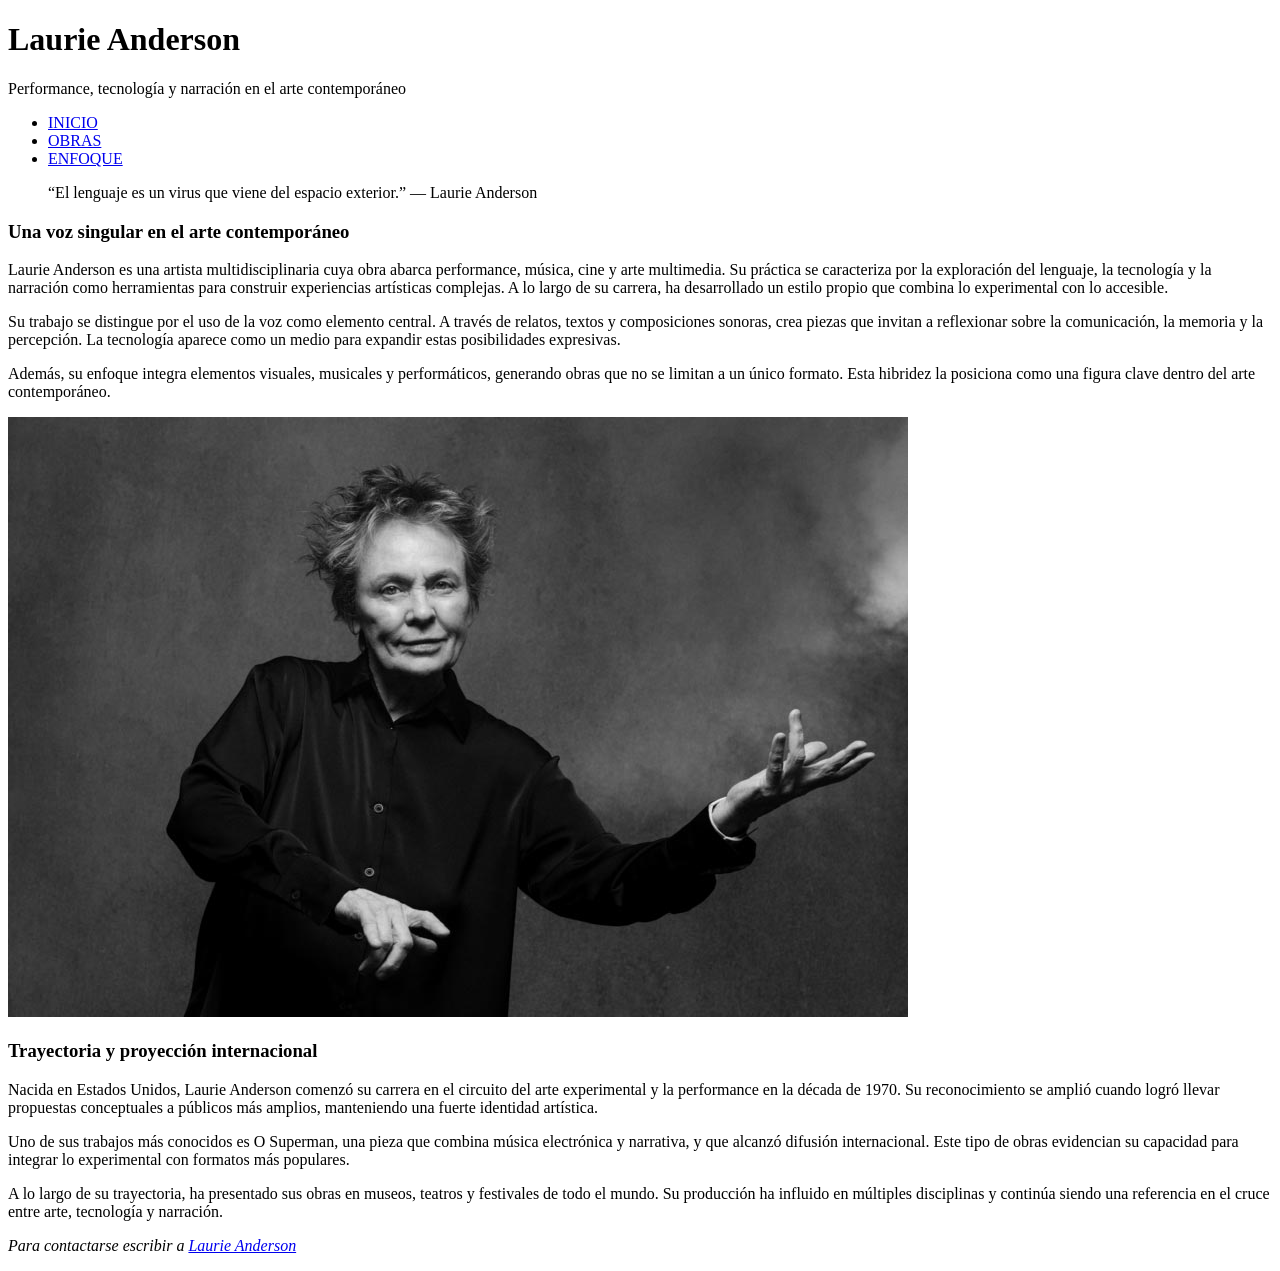
==== index.html @ 58ab9e8a "Estructura del código + contenido de las páginas html" ====
<!doctype html>
<html lang="es">
    <head>
        <meta charset="UTF-8">
        <link href="css/estilos.css" rel="stylesheet">
        <link rel="preconnect" href="https://fonts.googleapis.com">
        <link rel="preconnect" href="https://fonts.gstatic.com" crossorigin>
        <link href="https://fonts.googleapis.com/css2?family=Abel&family=Hurricane&family=Space+Grotesk:wght@300..700&display=swap" rel="stylesheet">
        <title>Laurie Anderson</title> 
    </head>
    <body>
        <header>
            <h1>Laurie Anderson</h1>
            <p>Performance, tecnología y narración en el arte contemporáneo</p>
        </header>
        <nav>
            <ul>
                <li><a href="index.html">INICIO</a></li>
                <li><a href="obras.html">OBRAS</a></li>  
                <li><a href="enfoque.html">ENFOQUE</a></li> 
            </ul>
        </nav>
        <main>
            <section>
                <blockquote>“El lenguaje es un virus que viene del espacio exterior.” — Laurie Anderson</blockquote>
                <article>
                    <h3>Una voz singular en el arte contemporáneo</h3>
                    <p>
                        Laurie Anderson es una artista multidisciplinaria cuya obra abarca performance, música, cine y arte multimedia. Su práctica se caracteriza por la exploración del lenguaje, la tecnología y la narración como herramientas para construir experiencias artísticas complejas. A lo largo de su carrera, ha desarrollado un estilo propio que combina lo experimental con lo accesible.
                    </p>
                    <p>
                        Su trabajo se distingue por el uso de la voz como elemento central. A través de relatos, textos y composiciones sonoras, crea piezas que invitan a reflexionar sobre la comunicación, la memoria y la percepción. La tecnología aparece como un medio para expandir estas posibilidades expresivas.
                    </p>
                    <p>
                        Además, su enfoque integra elementos visuales, musicales y performáticos, generando obras que no se limitan a un único formato. Esta hibridez la posiciona como una figura clave dentro del arte contemporáneo.
                    </p>
                </article>
                <img src="./img/anderson-1.jpg" alt="Laurie Anderson">
                <article>
                    <h3>Trayectoria y proyección internacional</h3>
                    <p>
                        Nacida en Estados Unidos, Laurie Anderson comenzó su carrera en el circuito del arte experimental y la performance en la década de 1970. Su reconocimiento se amplió cuando logró llevar propuestas conceptuales a públicos más amplios, manteniendo una fuerte identidad artística.
                    </p>
                    <p>
                        Uno de sus trabajos más conocidos es O Superman, una pieza que combina música electrónica y narrativa, y que alcanzó difusión internacional. Este tipo de obras evidencian su capacidad para integrar lo experimental con formatos más populares.
                    </p>
                    <p>
                        A lo largo de su trayectoria, ha presentado sus obras en museos, teatros y festivales de todo el mundo. Su producción ha influido en múltiples disciplinas y continúa siendo una referencia en el cruce entre arte, tecnología y narración.
                    </p>
                </article>
            </section>
            <footer>
                <address>
                    <p>Para contactarse escribir a <a href="mailto:laurie@artedigital.com">Laurie Anderson</a></p>
                </address>
            </footer>
        </main>
    </body>
</html>
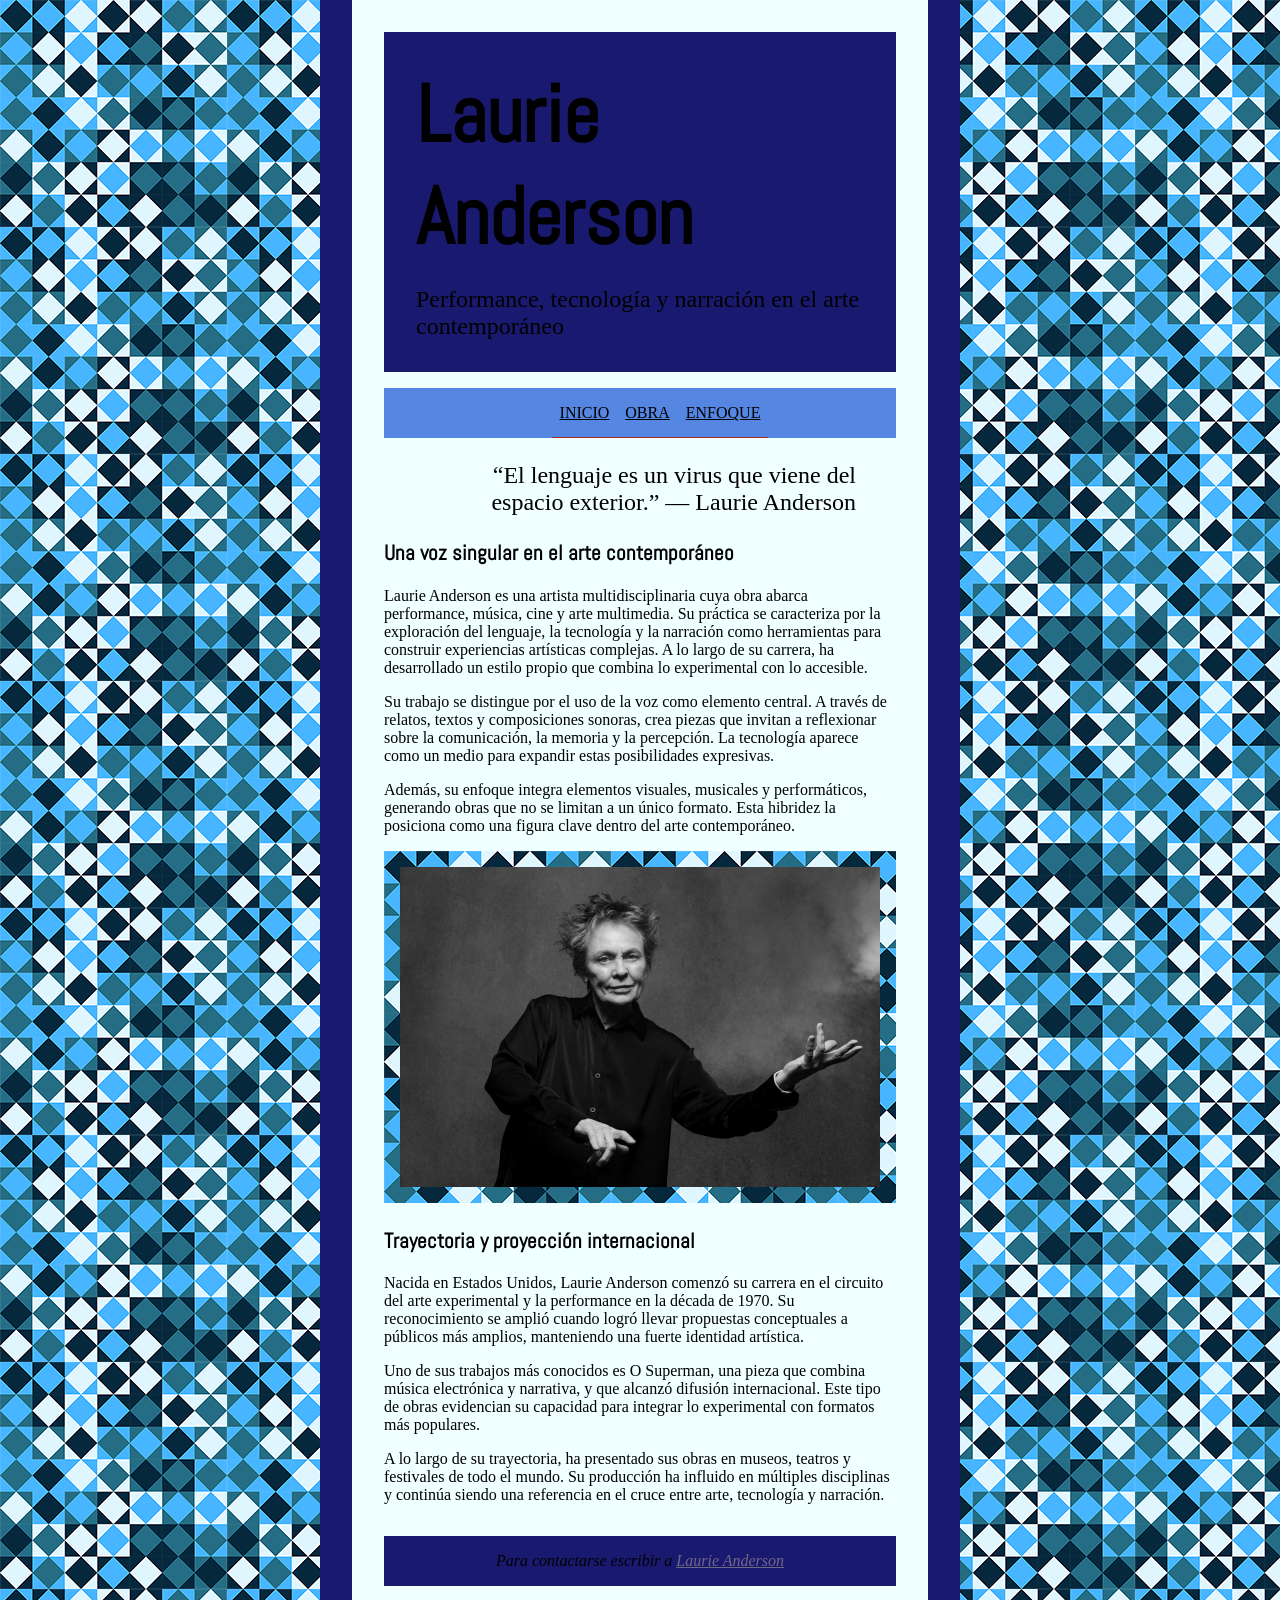
==== commit 97a487db: "Estilos + Ajustes de las páginas Desarrollé la hoja de estilos estilos.css y fui adaptando los html " ====
--- a/index.html
+++ b/index.html
@@ -9,51 +9,53 @@
         <title>Laurie Anderson</title> 
     </head>
     <body>
-        <header>
-            <h1>Laurie Anderson</h1>
-            <p>Performance, tecnología y narración en el arte contemporáneo</p>
-        </header>
-        <nav>
-            <ul>
-                <li><a href="index.html">INICIO</a></li>
-                <li><a href="obras.html">OBRAS</a></li>  
-                <li><a href="enfoque.html">ENFOQUE</a></li> 
-            </ul>
-        </nav>
-        <main>
-            <section>
-                <blockquote>“El lenguaje es un virus que viene del espacio exterior.” — Laurie Anderson</blockquote>
-                <article>
-                    <h3>Una voz singular en el arte contemporáneo</h3>
-                    <p>
-                        Laurie Anderson es una artista multidisciplinaria cuya obra abarca performance, música, cine y arte multimedia. Su práctica se caracteriza por la exploración del lenguaje, la tecnología y la narración como herramientas para construir experiencias artísticas complejas. A lo largo de su carrera, ha desarrollado un estilo propio que combina lo experimental con lo accesible.
-                    </p>
-                    <p>
-                        Su trabajo se distingue por el uso de la voz como elemento central. A través de relatos, textos y composiciones sonoras, crea piezas que invitan a reflexionar sobre la comunicación, la memoria y la percepción. La tecnología aparece como un medio para expandir estas posibilidades expresivas.
-                    </p>
-                    <p>
-                        Además, su enfoque integra elementos visuales, musicales y performáticos, generando obras que no se limitan a un único formato. Esta hibridez la posiciona como una figura clave dentro del arte contemporáneo.
-                    </p>
-                </article>
-                <img src="./img/anderson-1.jpg" alt="Laurie Anderson">
-                <article>
-                    <h3>Trayectoria y proyección internacional</h3>
-                    <p>
-                        Nacida en Estados Unidos, Laurie Anderson comenzó su carrera en el circuito del arte experimental y la performance en la década de 1970. Su reconocimiento se amplió cuando logró llevar propuestas conceptuales a públicos más amplios, manteniendo una fuerte identidad artística.
-                    </p>
-                    <p>
-                        Uno de sus trabajos más conocidos es O Superman, una pieza que combina música electrónica y narrativa, y que alcanzó difusión internacional. Este tipo de obras evidencian su capacidad para integrar lo experimental con formatos más populares.
-                    </p>
-                    <p>
-                        A lo largo de su trayectoria, ha presentado sus obras en museos, teatros y festivales de todo el mundo. Su producción ha influido en múltiples disciplinas y continúa siendo una referencia en el cruce entre arte, tecnología y narración.
-                    </p>
-                </article>
-            </section>
-            <footer>
-                <address>
-                    <p>Para contactarse escribir a <a href="mailto:laurie@artedigital.com">Laurie Anderson</a></p>
-                </address>
-            </footer>
-        </main>
+            <div id="caja">
+                <header>
+                    <h1>Laurie Anderson</h1><br>
+                    <p>Performance, tecnología y narración en el arte contemporáneo</p>
+                </header>
+                <nav>
+                    <ul>
+                        <li><a href="index.html">INICIO</a></li>
+                        <li><a href="obra.html">OBRA</a></li>  
+                        <li><a href="enfoque.html">ENFOQUE</a></li> 
+                    </ul>
+                </nav>
+                <main>
+                    <section>
+                        <blockquote cite="https://genius.com/Laurie-anderson-language-is-a-virus-from-outer-space-lyrics">“El lenguaje es un virus que viene del espacio exterior.” — Laurie Anderson</blockquote>
+                        <article>
+                            <h3>Una voz singular en el arte contemporáneo</h3>
+                            <p>
+                                Laurie Anderson es una artista multidisciplinaria cuya obra abarca performance, música, cine y arte multimedia. Su práctica se caracteriza por la exploración del lenguaje, la tecnología y la narración como herramientas para construir experiencias artísticas complejas. A lo largo de su carrera, ha desarrollado un estilo propio que combina lo experimental con lo accesible.
+                            </p>
+                            <p>
+                                Su trabajo se distingue por el uso de la voz como elemento central. A través de relatos, textos y composiciones sonoras, crea piezas que invitan a reflexionar sobre la comunicación, la memoria y la percepción. La tecnología aparece como un medio para expandir estas posibilidades expresivas.
+                            </p>
+                            <p>
+                                Además, su enfoque integra elementos visuales, musicales y performáticos, generando obras que no se limitan a un único formato. Esta hibridez la posiciona como una figura clave dentro del arte contemporáneo.
+                            </p>
+                        </article>
+                        <img src="./img/anderson-1.jpg" alt="Laurie Anderson">
+                        <article>
+                            <h3>Trayectoria y proyección internacional</h3>
+                            <p>
+                                Nacida en Estados Unidos, Laurie Anderson comenzó su carrera en el circuito del arte experimental y la performance en la década de 1970. Su reconocimiento se amplió cuando logró llevar propuestas conceptuales a públicos más amplios, manteniendo una fuerte identidad artística.
+                            </p>
+                            <p>
+                                Uno de sus trabajos más conocidos es O Superman, una pieza que combina música electrónica y narrativa, y que alcanzó difusión internacional. Este tipo de obras evidencian su capacidad para integrar lo experimental con formatos más populares.
+                            </p>
+                            <p>
+                                A lo largo de su trayectoria, ha presentado sus obras en museos, teatros y festivales de todo el mundo. Su producción ha influido en múltiples disciplinas y continúa siendo una referencia en el cruce entre arte, tecnología y narración.
+                            </p>
+                        </article>
+                    </section>
+                    <footer>
+                        <address>
+                            <p>Para contactarse escribir a <a href="mailto:laurie@artedigital.com">Laurie Anderson</a></p>
+                        </address>
+                    </footer>
+                </main>
+            </div>
     </body>
 </html>
--- a/css/estilos.css
+++ b/css/estilos.css
@@ -0,0 +1,175 @@
+* { box-sizing: border-box; }
+
+body {
+    width: 100%;
+    max-width: 960 px;
+    padding: 0;
+    border: 0;
+    margin: 0;
+    background-image: url("../img/fondo.png");
+    background-repeat: repeat;
+    display: flex;
+    justify-content: center;
+
+}
+
+#caja {
+    width: 50%;
+    padding: 2rem;
+    border-right: 2rem solid;
+    border-left: 2rem solid;
+    background-color: azure;
+    border-color: midnightblue;
+}
+
+header {
+    width: 100%;
+    padding: 2rem;
+    background-color:midnightblue;
+    display: flex;
+    flex-direction: column;
+    align-items: center;
+}
+
+h1 {
+    padding: 0;
+    border: 0;
+    margin: 0;
+    font-size: 5rem;
+}
+
+h2 {
+    font-size: 2rem;
+}
+
+header p {
+    padding: 0;
+    border: 0;
+    margin: 0;
+    font-size: 1.5rem;
+}
+
+nav ul {
+    list-style-type: none;
+    display: flex;
+    justify-content: center;
+    background-color:rgb(85, 135, 226);
+}
+
+nav li {
+    padding-top: 1rem;
+    padding-bottom: 1rem;
+    border-color:aqua;
+    background-color: brown;
+}
+
+nav a {
+    padding-top: 1rem;
+    padding-bottom: 1rem;
+    padding-left: 0.5rem;
+    padding-right: 0.5rem;
+    
+    margin: 0;
+}
+
+nav a:link {
+    color:black;
+    background-color: rgb(85, 135, 226);
+}
+
+nav a:visited {
+    color:black;
+    background-color: rgb(71, 118, 204);
+}
+
+nav a:hover {
+    color:white;
+    background-color: rgb(71, 118, 204);
+}
+
+nav a:active {
+    color:rgb(68, 68, 68);
+    background-color: rgb(39, 76, 145);
+}
+
+footer a:link {
+    color:rgb(111, 104, 131);
+}
+
+footer a:visited {
+    color:black;
+}
+
+footer a:hover {
+    color:white;
+}
+
+footer a:active {
+    color:rgb(68, 68, 68);
+}
+
+blockquote {
+    text-align: right;
+    font-size: 1.5rem;
+}
+
+h3 {
+    font-size: 1.3rem;
+}
+
+h1, h2, h3 {
+    font-family: Abel;
+}
+
+h2 {
+    text-align: center;
+}
+
+iframe {
+    padding: 1rem;
+    background-image: url("../img/fondo.png");
+}
+
+img {
+    max-width: 100%;
+    padding: 1rem;
+    background-image: url("../img/fondo.png");
+}
+
+#video {
+    display: flex;
+    justify-content: center;
+}
+
+.artcimg {
+    margin-bottom: 2rem;
+    display: flex;
+    justify-content:baseline;
+    
+}
+
+#img1 {
+    margin-left: 2rem;
+}
+
+#img2 {
+    margin-right: 2rem;
+}
+
+.imagen {
+    max-width: 100%;
+}
+
+.pie {
+    margin-top:0;
+    text-align: center;
+    color: cadetblue;
+    background-color: rgb(39, 48, 180);
+}
+
+footer {
+    margin-top: 2rem;
+    display: flex;
+    justify-content: center;
+    background-color: midnightblue;
+}
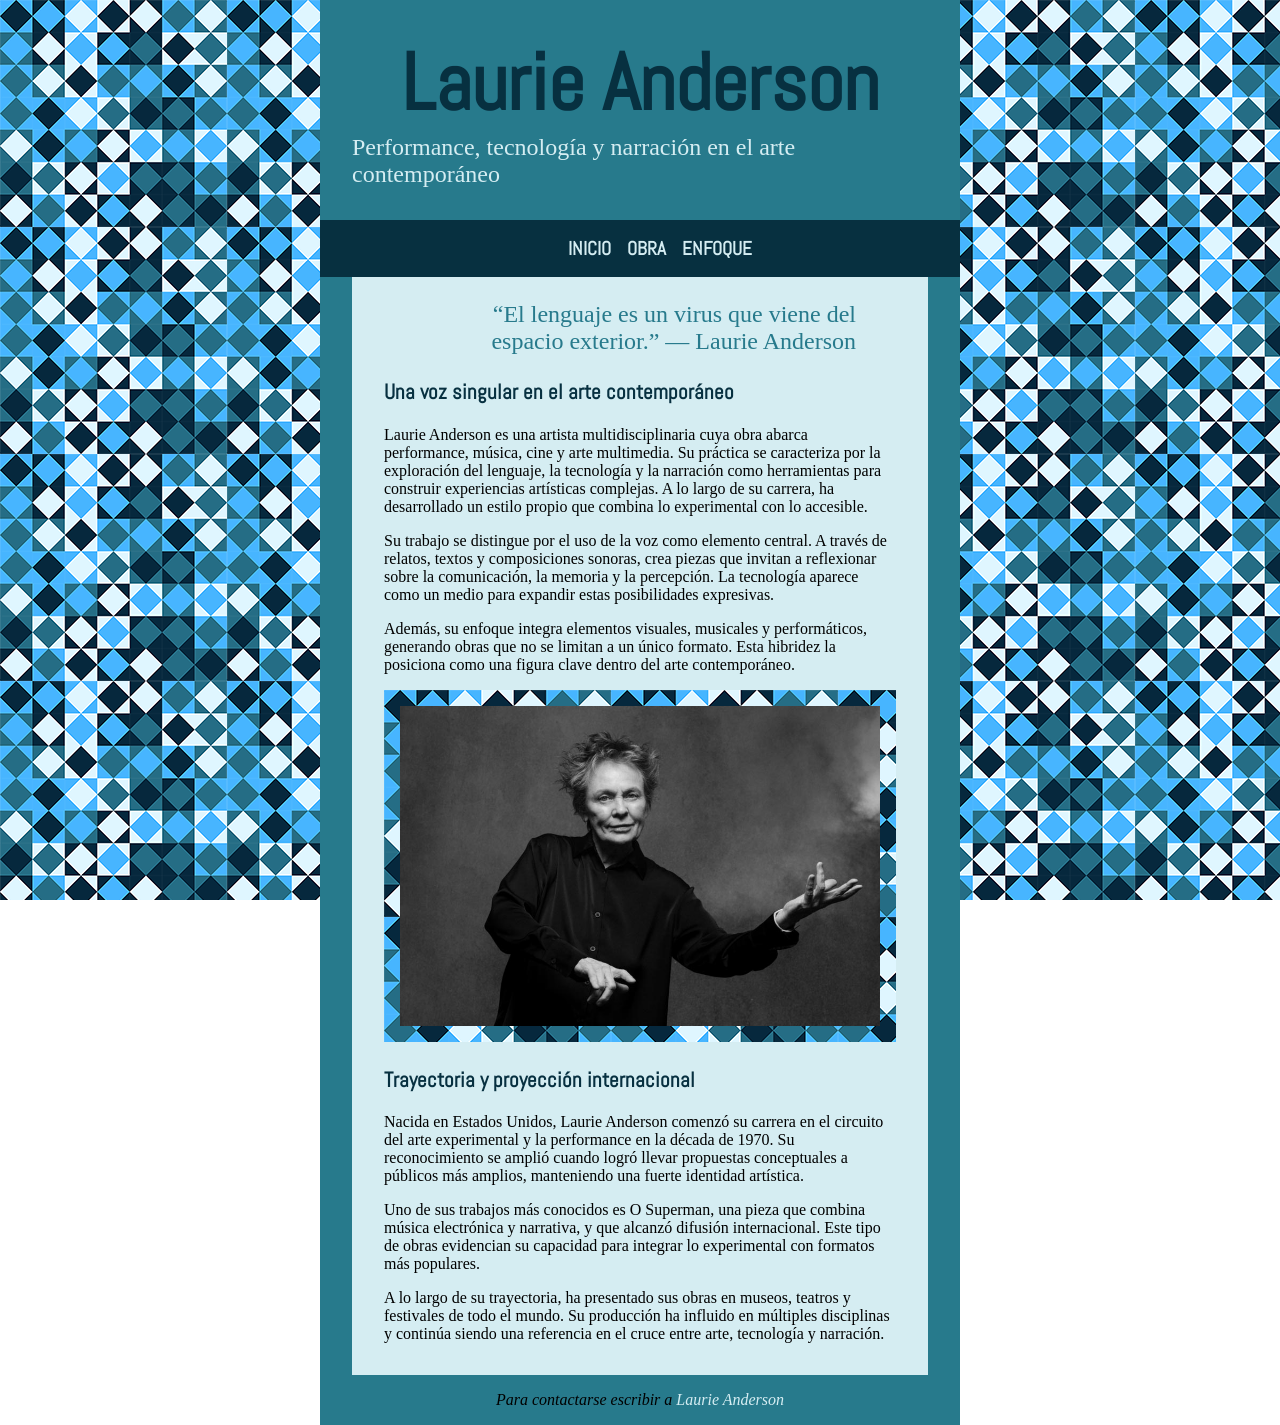
==== commit 66c0b44a: "Ajustes finales + comentarios" ====
--- a/index.html
+++ b/index.html
@@ -3,59 +3,65 @@
     <head>
         <meta charset="UTF-8">
         <link href="css/estilos.css" rel="stylesheet">
+
+        <!-- Importo la tipografía de Google Fonts con el Embed code -->
         <link rel="preconnect" href="https://fonts.googleapis.com">
         <link rel="preconnect" href="https://fonts.gstatic.com" crossorigin>
-        <link href="https://fonts.googleapis.com/css2?family=Abel&family=Hurricane&family=Space+Grotesk:wght@300..700&display=swap" rel="stylesheet">
+        <link href="https://fonts.googleapis.com/css2?family=Abel&display=swap" rel="stylesheet">
+
         <title>Laurie Anderson</title> 
     </head>
     <body>
-            <div id="caja">
-                <header>
-                    <h1>Laurie Anderson</h1><br>
-                    <p>Performance, tecnología y narración en el arte contemporáneo</p>
-                </header>
-                <nav>
-                    <ul>
-                        <li><a href="index.html">INICIO</a></li>
-                        <li><a href="obra.html">OBRA</a></li>  
-                        <li><a href="enfoque.html">ENFOQUE</a></li> 
-                    </ul>
-                </nav>
-                <main>
-                    <section>
-                        <blockquote cite="https://genius.com/Laurie-anderson-language-is-a-virus-from-outer-space-lyrics">“El lenguaje es un virus que viene del espacio exterior.” — Laurie Anderson</blockquote>
-                        <article>
-                            <h3>Una voz singular en el arte contemporáneo</h3>
-                            <p>
-                                Laurie Anderson es una artista multidisciplinaria cuya obra abarca performance, música, cine y arte multimedia. Su práctica se caracteriza por la exploración del lenguaje, la tecnología y la narración como herramientas para construir experiencias artísticas complejas. A lo largo de su carrera, ha desarrollado un estilo propio que combina lo experimental con lo accesible.
-                            </p>
-                            <p>
-                                Su trabajo se distingue por el uso de la voz como elemento central. A través de relatos, textos y composiciones sonoras, crea piezas que invitan a reflexionar sobre la comunicación, la memoria y la percepción. La tecnología aparece como un medio para expandir estas posibilidades expresivas.
-                            </p>
-                            <p>
-                                Además, su enfoque integra elementos visuales, musicales y performáticos, generando obras que no se limitan a un único formato. Esta hibridez la posiciona como una figura clave dentro del arte contemporáneo.
-                            </p>
-                        </article>
+        <!-- Creo un div "caja" para que contenga el contenido de la página, con un fondo liso, delante del fondo principal -->
+        <div id="caja">
+            <header>
+                <h1>Laurie Anderson</h1>
+                <p>Performance, tecnología y narración en el arte contemporáneo</p>
+            </header>
+            <nav>
+                <ul>
+                    <li><a href="index.html">INICIO</a></li>
+                    <li><a href="obra.html">OBRA</a></li>  
+                    <li><a href="enfoque.html">ENFOQUE</a></li> 
+                </ul>
+            </nav>
+            <main>
+                <!-- Creo una sección que contenga todos los artículos que presentan a Laurie -->
+                <section>
+                    <!-- Dejo un link a la canción a la que refiere esta cita de Laurie -->
+                    <blockquote cite="https://genius.com/Laurie-anderson-language-is-a-virus-from-outer-space-lyrics">“El lenguaje es un virus que viene del espacio exterior.” — Laurie Anderson</blockquote>
+                    <article>
+                        <h3>Una voz singular en el arte contemporáneo</h3>
+                        <p>
+                            Laurie Anderson es una artista multidisciplinaria cuya obra abarca performance, música, cine y arte multimedia. Su práctica se caracteriza por la exploración del lenguaje, la tecnología y la narración como herramientas para construir experiencias artísticas complejas. A lo largo de su carrera, ha desarrollado un estilo propio que combina lo experimental con lo accesible.
+                        </p>
+                        <p>
+                            Su trabajo se distingue por el uso de la voz como elemento central. A través de relatos, textos y composiciones sonoras, crea piezas que invitan a reflexionar sobre la comunicación, la memoria y la percepción. La tecnología aparece como un medio para expandir estas posibilidades expresivas.
+                        </p>
+                        <p>
+                            Además, su enfoque integra elementos visuales, musicales y performáticos, generando obras que no se limitan a un único formato. Esta hibridez la posiciona como una figura clave dentro del arte contemporáneo.
+                        </p>
+                    </article>
+                    <article>
                         <img src="./img/anderson-1.jpg" alt="Laurie Anderson">
-                        <article>
-                            <h3>Trayectoria y proyección internacional</h3>
-                            <p>
-                                Nacida en Estados Unidos, Laurie Anderson comenzó su carrera en el circuito del arte experimental y la performance en la década de 1970. Su reconocimiento se amplió cuando logró llevar propuestas conceptuales a públicos más amplios, manteniendo una fuerte identidad artística.
-                            </p>
-                            <p>
-                                Uno de sus trabajos más conocidos es O Superman, una pieza que combina música electrónica y narrativa, y que alcanzó difusión internacional. Este tipo de obras evidencian su capacidad para integrar lo experimental con formatos más populares.
-                            </p>
-                            <p>
-                                A lo largo de su trayectoria, ha presentado sus obras en museos, teatros y festivales de todo el mundo. Su producción ha influido en múltiples disciplinas y continúa siendo una referencia en el cruce entre arte, tecnología y narración.
-                            </p>
-                        </article>
-                    </section>
-                    <footer>
-                        <address>
-                            <p>Para contactarse escribir a <a href="mailto:laurie@artedigital.com">Laurie Anderson</a></p>
-                        </address>
-                    </footer>
-                </main>
-            </div>
+                        <h3>Trayectoria y proyección internacional</h3>
+                        <p>
+                            Nacida en Estados Unidos, Laurie Anderson comenzó su carrera en el circuito del arte experimental y la performance en la década de 1970. Su reconocimiento se amplió cuando logró llevar propuestas conceptuales a públicos más amplios, manteniendo una fuerte identidad artística.
+                        </p>
+                        <p>
+                            Uno de sus trabajos más conocidos es O Superman, una pieza que combina música electrónica y narrativa, y que alcanzó difusión internacional. Este tipo de obras evidencian su capacidad para integrar lo experimental con formatos más populares.
+                        </p>
+                        <p>
+                            A lo largo de su trayectoria, ha presentado sus obras en museos, teatros y festivales de todo el mundo. Su producción ha influido en múltiples disciplinas y continúa siendo una referencia en el cruce entre arte, tecnología y narración.
+                        </p>
+                    </article>
+                </section>
+            </main>
+            <footer>
+                <address>
+                    <p>Para contactarse escribir a <a href="mailto:laurie@artedigital.com">Laurie Anderson</a></p>
+                </address>
+            </footer>
+        </div>
     </body>
 </html>
--- a/css/estilos.css
+++ b/css/estilos.css
@@ -1,48 +1,58 @@
+/* Para mejor control del tamaño de las cajas */
 * { box-sizing: border-box; }
 
 body {
     width: 100%;
-    max-width: 960 px;
+    max-width: 2000px;
     padding: 0;
     border: 0;
     margin: 0;
     background-image: url("../img/fondo.png");
     background-repeat: repeat;
-    display: flex;
-    justify-content: center;
-
-}
-
+
+    /* Para que no maree el bajar por la página */
+    background-attachment: fixed;
+
+    display: flex;
+    justify-content: center;
+}
+
+/* Caja con fondo de color sólido más chica que el fondo para mayor legibilidad */
 #caja {
     width: 50%;
     padding: 2rem;
     border-right: 2rem solid;
     border-left: 2rem solid;
-    background-color: azure;
-    border-color: midnightblue;
+    background-color: #D5EDF2;
+    border-color: #277A8C;
 }
 
 header {
-    width: 100%;
     padding: 2rem;
-    background-color:midnightblue;
+
+    /* Compensación con márgen negativo para el padding de la #caja */
+    margin: -2rem -4rem 0 -4rem;
+
+    background-color:#277A8C;
     display: flex;
     flex-direction: column;
     align-items: center;
 }
 
 h1 {
+    color: #073040;
     padding: 0;
     border: 0;
     margin: 0;
     font-size: 5rem;
 }
 
-h2 {
-    font-size: 2rem;
+h1, h2, h3 {
+    font-family: Abel;
 }
 
 header p {
+    color: #D5EDF2;
     padding: 0;
     border: 0;
     margin: 0;
@@ -50,17 +60,26 @@
 }
 
 nav ul {
+
+    /* Compensación con márgen negativo para el padding de la #caja */
+    margin: 0 -4rem;
+
     list-style-type: none;
     display: flex;
     justify-content: center;
-    background-color:rgb(85, 135, 226);
+    background-color:#073040;
 }
 
 nav li {
+    font-family: Abel;
+    font-weight: bold;
+    font-size: 1.2rem;
     padding-top: 1rem;
     padding-bottom: 1rem;
-    border-color:aqua;
-    background-color: brown;
+}
+
+a {
+    text-decoration: none;
 }
 
 nav a {
@@ -68,84 +87,56 @@
     padding-bottom: 1rem;
     padding-left: 0.5rem;
     padding-right: 0.5rem;
-    
-    margin: 0;
 }
 
 nav a:link {
-    color:black;
-    background-color: rgb(85, 135, 226);
+    color:#D5EDF2;
+    background-color: #073040;
 }
 
 nav a:visited {
-    color:black;
-    background-color: rgb(71, 118, 204);
+    color:#44AFF2;
+    background-color: #073040;
 }
 
 nav a:hover {
-    color:white;
-    background-color: rgb(71, 118, 204);
+    color:#073040;
+    background-color: #277A8C;
 }
 
 nav a:active {
     color:rgb(68, 68, 68);
-    background-color: rgb(39, 76, 145);
-}
-
-footer a:link {
-    color:rgb(111, 104, 131);
-}
-
-footer a:visited {
-    color:black;
-}
-
-footer a:hover {
-    color:white;
-}
-
-footer a:active {
-    color:rgb(68, 68, 68);
+    background-color: #D5EDF2;
 }
 
 blockquote {
+    color: #277A8C;
     text-align: right;
     font-size: 1.5rem;
 }
 
+h2 {
+    color: #073040;
+    font-size: 2rem;
+    text-align: center;
+}
+
 h3 {
+    color: #073040;
     font-size: 1.3rem;
 }
 
-h1, h2, h3 {
-    font-family: Abel;
-}
-
-h2 {
-    text-align: center;
-}
-
-iframe {
+img {
+    max-width: 100%;
+
+    /* Les agrego un marco con el patrón del fondo general a las imágenes */
     padding: 1rem;
     background-image: url("../img/fondo.png");
 }
 
-img {
-    max-width: 100%;
-    padding: 1rem;
-    background-image: url("../img/fondo.png");
-}
-
-#video {
-    display: flex;
-    justify-content: center;
-}
-
 .artcimg {
     margin-bottom: 2rem;
     display: flex;
-    justify-content:baseline;
-    
 }
 
 #img1 {
@@ -158,18 +149,55 @@
 
 .imagen {
     max-width: 100%;
+    width: 20rem;
+
+    /* Evita que el flexbox achique las imágenes cuando el texto necesita más espacio. */
+    flex-shrink: 0;
+
 }
 
 .pie {
     margin-top:0;
     text-align: center;
     color: cadetblue;
-    background-color: rgb(39, 48, 180);
+    background-color: #073040;
+}
+
+#video {
+    display: flex;
+    justify-content: center;
+}
+
+iframe {
+
+    /* Le agrego un marco con el patrón del fondo general al video */
+    padding: 1rem;
+    background-image: url("../img/fondo.png");
+
 }
 
 footer {
-    margin-top: 2rem;
-    display: flex;
-    justify-content: center;
-    background-color: midnightblue;
+
+    /* Compensación con márgen negativo para el padding de la #caja */
+    margin: 2rem -4rem -2rem -4rem;
+
+    display: flex;
+    justify-content: center;
+    background-color: #277A8C;
+}
+
+footer a:link {
+    color:#D5EDF2;
+}
+
+footer a:visited {
+    color:#44AFF2;
+}
+
+footer a:hover {
+    color:#1BA0F2;
+}
+
+footer a:active {
+    color: #073040;
 }
